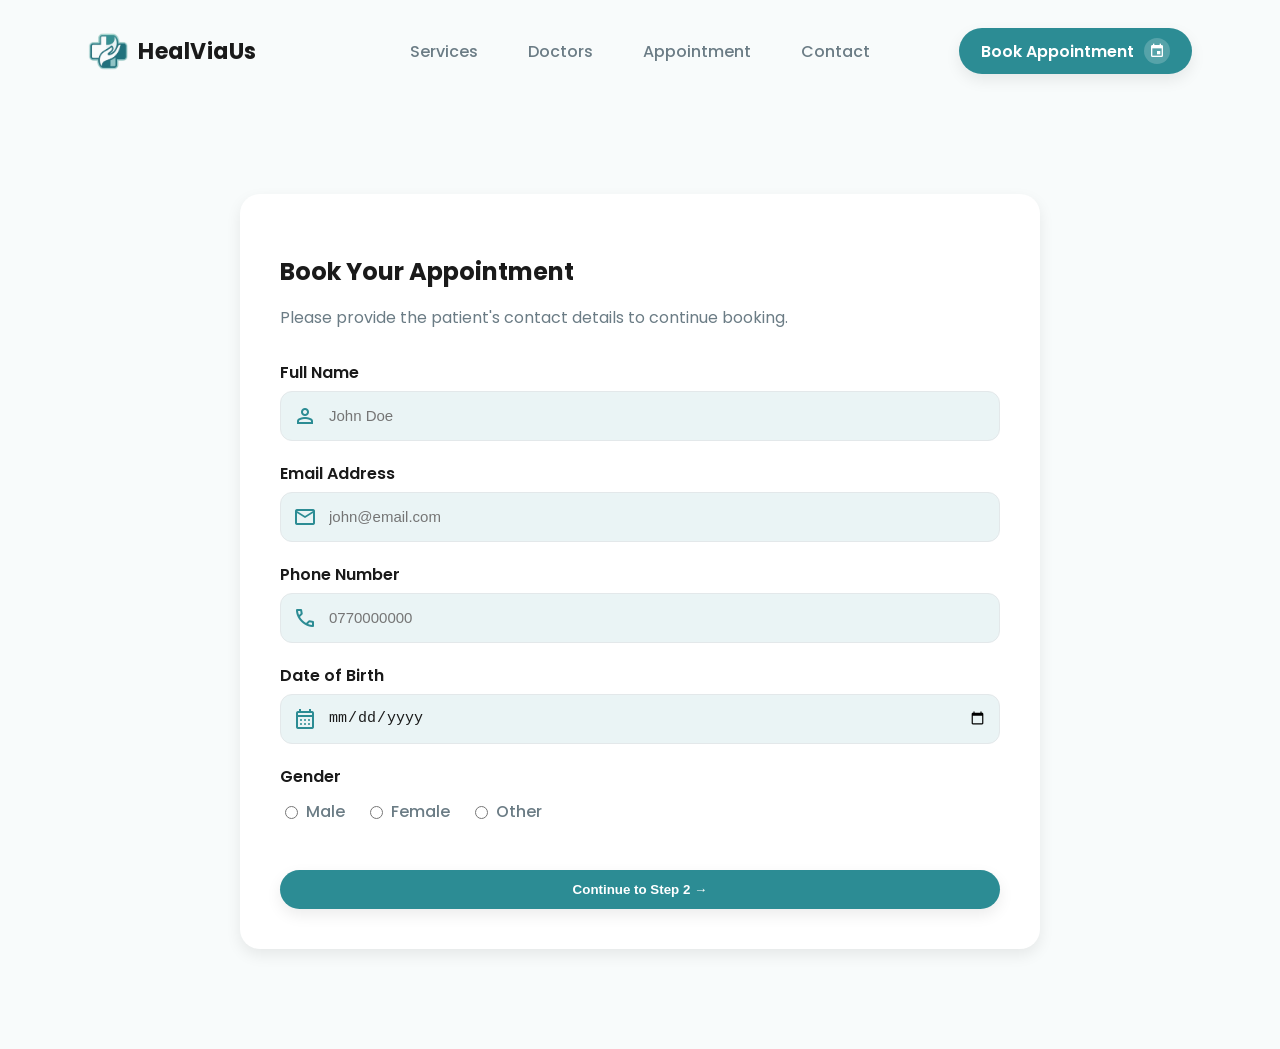
==== html/appointment1.html @ d24217ee "Second  commit after doctorsPage  section" ====
<!DOCTYPE html>
<html lang="en">

<head>
    <meta charset="UTF-8">
    <meta name="viewport" content="width=device-width, initial-scale=1.0">
    <title>Book Appointment | HealViaUs</title>

    <!-- Google Fonts -->
    <link href="https://fonts.googleapis.com/css2?family=Poppins:wght@300;400;500;600;700&display=swap" rel="stylesheet">

    <!-- Google Icons -->
    <link href="https://fonts.googleapis.com/css2?family=Material+Symbols+Outlined" rel="stylesheet">
    <link href="https://fonts.googleapis.com/icon?family=Material+Icons" rel="stylesheet">

    <!-- CSS -->
    <link rel="stylesheet" href="../css/appointment1.css">
</head>

<body>
    <!-- NAVBAR -->
    <header class="navbar">

        <!-- LOGO (HOME LINK) -->
        <a href="index.html" class="logo">
            <img src="../images/logo.png" alt="HealViaUs Logo">
            <span>HealViaUs</span>
        </a>

        <!-- NAV LINKS -->
        <nav class="nav-links">
            <a href="services.html">Services</a>
            <a href="doctors.html">Doctors</a>
            <a href="appointment.html">Appointment</a>
            <a href="contact.html">Contact</a>
        </nav>

        <!-- CTA BUTTON -->
        <div class="nav-btn">
            <a href="appointment.html" class="book-btn">
                Book Appointment
                <span class="material-icons icon-circle">event</span>
            </a>
        </div>

    </header>



<!-- ================= MAIN ================= -->
<main class="booking-container">

    <div class="booking-card">

        <h2>Book Your Appointment</h2>

        <p class="booking-desc">
            Please provide the patient's contact details to continue booking.
        </p>

        <!-- FORM -->
        <form action="appointment2.html" method="get">

            <!-- NAME -->
            <div class="form-group">
                <label for="name">Full Name</label>
                <div class="input-icon">
                    <span class="material-symbols-outlined">person</span>
                    <input type="text" id="name" name="name" placeholder="John Doe" required>
                </div>
            </div>

            <!-- EMAIL -->
            <div class="form-group">
                <label for="email">Email Address</label>
                <div class="input-icon">
                    <span class="material-symbols-outlined">mail</span>
                    <input type="email" id="email" name="email" placeholder="john@email.com" required>
                </div>
            </div>

            <!-- PHONE -->
            <div class="form-group">
                <label for="phone">Phone Number</label>
                <div class="input-icon">
                    <span class="material-symbols-outlined">call</span>
                    <input type="tel" id="phone" name="phone" placeholder="0770000000" required>
                </div>
            </div>

            <!-- DOB -->
            <div class="form-group">
                <label for="dob">Date of Birth</label>
                <div class="input-icon">
                    <span class="material-symbols-outlined">calendar_month</span>
                    <input type="date" id="dob" name="dob">
                </div>
            </div>

            <!-- GENDER -->
            <div class="form-group">
                <label>Gender</label>
                <div class="radio-group">
                    <label><input type="radio" name="gender" value="male"> Male</label>
                    <label><input type="radio" name="gender" value="female"> Female</label>
                    <label><input type="radio" name="gender" value="other"> Other</label>
                </div>
            </div>

            <!-- SUBMIT -->
            <button type="submit" class="btn-primary submit-btn">
                Continue to Step 2 →
            </button>

        </form>

    </div>

</main>

</body>
</html>
---- css/appointment1.css ----
:root {
    /* PRIMARY TEAL GRADIENT */
    --primary-dark: #1f6f78;
    --primary-main: #2c8c94;
    --primary-light: #6fc3c9;

    /* BACKGROUND */
    --bg-white: #ffffff;
    --bg-light: #f8fbfb;
    --bg-card: #eaf4f5;

    /* TEXT */
    --text-dark: #1a1a1a;
    --text-medium: #6b7c85;
    --text-light: #ffffff;

    /* ACCENTS */
    --accent-blue: #3aa6b9;

    /* SHADOW */
    --shadow-soft: 0 6px 15px rgba(0,0,0,0.08);
}

body {
    font-family: 'Poppins', sans-serif;
    background: var(--bg-light);
}
.navbar {
    display: grid;
    grid-template-columns: 1fr auto 1fr;
    align-items: center;
    padding: 20px 80px;
}

/* LOGO */
.logo {
    display: flex;
    align-items: center;
    gap: 10px;
    text-decoration: none;
}

.logo img {
    width: 40px;
    height: 40px;
    object-fit: contain;
}

.logo span {
    font-size: 22px;
    font-weight: 700;
    color: var(--text-dark); /* FIXED for light bg */
    letter-spacing: 0.5px;
}

/* NAV LINKS */
.nav-links {
    display: flex;
    gap: 50px;
    justify-self: center;
}

.nav-links a {
    text-decoration: none;
    color: var(--text-medium); /* FIXED */
    font-weight: 500;
    font-size: 16px;
    transition: all 0.3s ease;
}

/* HOVER */
.nav-links a:hover {
    color: var(--primary-main); /* NICE subtle hover */
}

/* ACTIVE */
.nav-links .active {
    color: var(--primary-main);
    border-bottom: 2px solid var(--primary-main);
    padding-bottom: 5px;
}

/* BUTTON WRAPPER */
.nav-btn {
    justify-self: end;
}

/* BOOK BUTTON (NO GREEN ✅) */
.book-btn {
    display: flex;
    align-items: center;
    gap: 10px;
    background: var(--primary-main); /* THEME COLOR */
    color: var(--text-light);
    border: none;
    padding: 10px 22px;
    border-radius: 30px;
    font-weight: 600;
    cursor: pointer;
    box-shadow: var(--shadow-soft);
    transition: all 0.3s ease;
    text-decoration: none;
}

/* HOVER */
.book-btn:hover {
    transform: translateY(-2px);
    background: var(--primary-dark);
}

/* ICON (NO GREEN ANYMORE ✅) */
.icon-circle {
    background: rgba(255,255,255,0.2);
    color: white;
    padding: 5px;
    border-radius: 50%;
    font-size: 16px;
    display: flex;
    align-items: center;
    justify-content: center;
}


/* CONTAINER */
.booking-container{
    max-width: 800px;
    margin: 80px auto;
    padding: 20px;
}

/* CARD */
.booking-card{
    background: var(--bg-white);
    padding: 40px;
    border-radius: 20px;
    box-shadow: var(--shadow-soft);
}

/* TITLE */
.booking-card h2{
    margin-bottom: 10px;
    color: var(--text-dark);
}

/* DESCRIPTION */
.booking-desc{
    color: var(--text-medium);
    margin-bottom: 30px;
}

/* FORM GROUP */
.form-group{
    margin-bottom: 20px;
}

/* LABEL */
.form-group label{
    display: block;
    margin-bottom: 6px;
    font-weight: 600;
    color: var(--text-dark);
}

/* INPUT WRAPPER */
.input-icon{
    display: flex;
    align-items: center;
    border: 1px solid #e3e8ea;
    border-radius: 12px;
    padding: 12px;
    background: var(--bg-card);
    transition: 0.3s;
}

/* HOVER */
.input-icon:hover{
    border-color: var(--primary-main);
}

/* FOCUS (VERY IMPORTANT FOR UX) */
.input-icon:focus-within{
    border-color: var(--primary-main);
    box-shadow: 0 0 0 2px rgba(44,140,148,0.1);
}

/* ICON */
.input-icon span{
    margin-right: 10px;
    color: var(--primary-main);
}

/* INPUT */
.input-icon input{
    border: none;
    outline: none;
    background: none;
    flex: 1;
    font-size: 15px;
    color: var(--text-dark);
}

/* RADIO GROUP */
.radio-group{
    display: flex;
    gap: 20px;
    margin-top: 10px;
}

/* RADIO LABEL */
.radio-group label{
    font-weight: 500;
    color: var(--text-medium);
    display: flex;
    align-items: center;
    gap: 5px;
}

/* BUTTON */
.btn-primary{
    background: var(--primary-main);
    color: var(--text-light);
    padding: 12px 25px;
    border-radius: 25px;
    border: none;
    cursor: pointer;
    text-decoration: none;
    display: inline-block;
    font-weight: 600;
    box-shadow: var(--shadow-soft);
    transition: 0.3s;
}

/* BUTTON HOVER */
.btn-primary:hover{
    background: var(--primary-dark);
    transform: translateY(-2px);
}

/* FULL WIDTH BUTTON */
.submit-btn{
    width: 100%;
    margin-top: 20px;
}
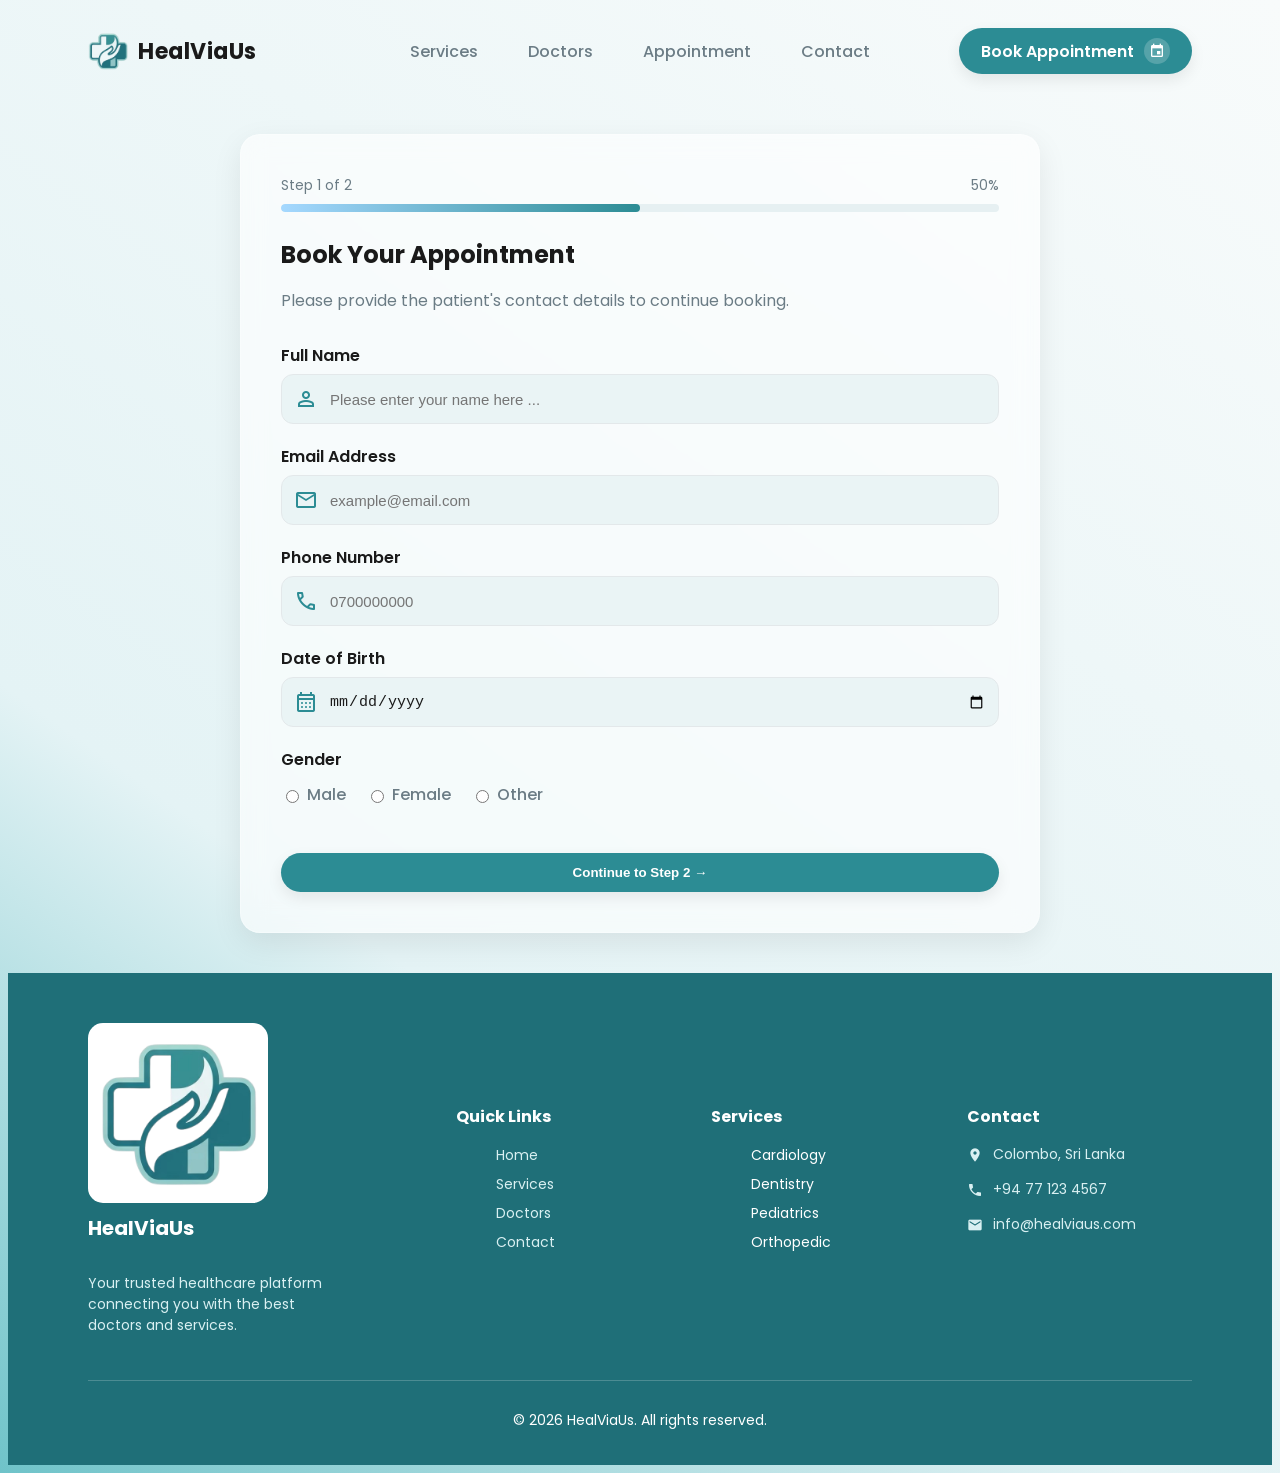
==== commit 2025efc4: "Third commit after reeaching level of CW" ====
--- a/html/appointment1.html
+++ b/html/appointment1.html
@@ -7,7 +7,8 @@
     <title>Book Appointment | HealViaUs</title>
 
     <!-- Google Fonts -->
-    <link href="https://fonts.googleapis.com/css2?family=Poppins:wght@300;400;500;600;700&display=swap" rel="stylesheet">
+    <link href="https://fonts.googleapis.com/css2?family=Poppins:wght@300;400;500;600;700&display=swap"
+        rel="stylesheet">
 
     <!-- Google Icons -->
     <link href="https://fonts.googleapis.com/css2?family=Material+Symbols+Outlined" rel="stylesheet">
@@ -31,13 +32,13 @@
         <nav class="nav-links">
             <a href="services.html">Services</a>
             <a href="doctors.html">Doctors</a>
-            <a href="appointment.html">Appointment</a>
+            <a href="appointment1.html">Appointment</a>
             <a href="contact.html">Contact</a>
         </nav>
 
         <!-- CTA BUTTON -->
         <div class="nav-btn">
-            <a href="appointment.html" class="book-btn">
+            <a href="appointment1.html" class="book-btn">
                 Book Appointment
                 <span class="material-icons icon-circle">event</span>
             </a>
@@ -47,76 +48,150 @@
 
 
 
-<!-- ================= MAIN ================= -->
-<main class="booking-container">
+    <!-- ================= MAIN ================= -->
+    <main class="booking-container">
 
-    <div class="booking-card">
+        <div class="booking-card">
+            <div class="progress-container">
 
-        <h2>Book Your Appointment</h2>
+                <div class="progress-header">
+                    <span>Step 1 of 2</span>
+                    <span>50%</span>
+                </div>
 
-        <p class="booking-desc">
-            Please provide the patient's contact details to continue booking.
-        </p>
+                <div class="progress-bar">
+                    <div class="progress-fill step1"></div>
+                </div>
 
-        <!-- FORM -->
-        <form action="appointment2.html" method="get">
-
-            <!-- NAME -->
-            <div class="form-group">
-                <label for="name">Full Name</label>
-                <div class="input-icon">
-                    <span class="material-symbols-outlined">person</span>
-                    <input type="text" id="name" name="name" placeholder="John Doe" required>
-                </div>
             </div>
 
-            <!-- EMAIL -->
-            <div class="form-group">
-                <label for="email">Email Address</label>
-                <div class="input-icon">
-                    <span class="material-symbols-outlined">mail</span>
-                    <input type="email" id="email" name="email" placeholder="john@email.com" required>
+            <h2>Book Your Appointment</h2>
+
+            <p class="booking-desc">
+                Please provide the patient's contact details to continue booking.
+            </p>
+
+            <!-- FORM -->
+            <form action="appointment2.html" method="get" onsubmit="return validateStep1()" novalidate>
+
+                <!-- NAME -->
+                <div class="form-group">
+                    <label for="name">Full Name</label>
+                    <div class="input-icon">
+                        <span class="material-symbols-outlined">person</span>
+                        <input type="text" id="name" name="name" placeholder="Please enter your name here ..." required>
+                        <small class="error" id="nameError"></small>
+                    </div>
                 </div>
+
+                <!-- EMAIL -->
+                <div class="form-group">
+                    <label for="email">Email Address</label>
+                    <div class="input-icon">
+                        <span class="material-symbols-outlined">mail</span>
+                        <input type="email" id="email" name="email" placeholder="example@email.com" required>
+                        <small class="error" id="emailError"></small>
+                    </div>
+                </div>
+
+                <!-- PHONE -->
+                <div class="form-group">
+                    <label for="phone">Phone Number</label>
+                    <div class="input-icon">
+                        <span class="material-symbols-outlined">call</span>
+                        <input type="tel" id="phone" name="phone" placeholder="0700000000" required>
+                        <small class="error" id="phoneError"></small>
+                    </div>
+                </div>
+
+                <!-- DOB -->
+                <div class="form-group">
+                    <label for="dob">Date of Birth</label>
+                    <div class="input-icon">
+                        <span class="material-symbols-outlined">calendar_month</span>
+                        <input type="date" id="dob" name="dob">
+                        <small class="error" id="dobError"></small>
+                    </div>
+                </div>
+
+                <!-- GENDER -->
+                <div class="form-group">
+                    <label>Gender</label>
+                    <div class="radio-group">
+                        <label><input type="radio" name="gender" value="male"> Male</label>
+                        <label><input type="radio" name="gender" value="female"> Female</label>
+                        <label><input type="radio" name="gender" value="other"> Other</label>
+                        <small class="error" id="genderError"></small>
+                    </div>
+                </div>
+
+                <!-- SUBMIT -->
+                <button type="submit" class="btn-primary submit-btn">
+                    Continue to Step 2 →
+                </button>
+
+            </form>
+
+        </div>
+
+        <script src="../javascript/appointment1.js"></script>
+    </main>
+    <footer class="footer">
+
+        <div class="footer-container">
+
+            <!-- LOGO + ABOUT -->
+            <div class="footer-col footer-brand">
+
+                <div class="footer-logo">
+                    <img src="../images/logo.png" alt="HealViaUs Logo">
+                    <h3>HealViaUs</h3>
+                </div>
+
+                <p>
+                    Your trusted healthcare platform connecting you with the best doctors and services.
+                </p>
+
             </div>
 
-            <!-- PHONE -->
-            <div class="form-group">
-                <label for="phone">Phone Number</label>
-                <div class="input-icon">
-                    <span class="material-symbols-outlined">call</span>
-                    <input type="tel" id="phone" name="phone" placeholder="0770000000" required>
-                </div>
+            <!-- QUICK LINKS -->
+            <div class="footer-col">
+                <h4>Quick Links</h4>
+                <ul>
+                    <li><a href="index.html">Home</a></li>
+                    <li><a href="services.html">Services</a></li>
+                    <li><a href="doctors.html">Doctors</a></li>
+                    <li><a href="contact.html">Contact</a></li>
+                </ul>
             </div>
 
-            <!-- DOB -->
-            <div class="form-group">
-                <label for="dob">Date of Birth</label>
-                <div class="input-icon">
-                    <span class="material-symbols-outlined">calendar_month</span>
-                    <input type="date" id="dob" name="dob">
-                </div>
+            <!-- SERVICES -->
+            <div class="footer-col">
+                <h4>Services</h4>
+                <ul>
+                    <li>Cardiology</li>
+                    <li>Dentistry</li>
+                    <li>Pediatrics</li>
+                    <li>Orthopedic</li>
+                </ul>
             </div>
 
-            <!-- GENDER -->
-            <div class="form-group">
-                <label>Gender</label>
-                <div class="radio-group">
-                    <label><input type="radio" name="gender" value="male"> Male</label>
-                    <label><input type="radio" name="gender" value="female"> Female</label>
-                    <label><input type="radio" name="gender" value="other"> Other</label>
-                </div>
+            <!-- CONTACT -->
+            <div class="footer-col">
+                <h4>Contact</h4>
+                <p><span class="material-icons">location_on</span> Colombo, Sri Lanka</p>
+                <p><span class="material-icons">call</span> +94 77 123 4567</p>
+                <p><span class="material-icons">email</span> info@healviaus.com</p>
             </div>
 
-            <!-- SUBMIT -->
-            <button type="submit" class="btn-primary submit-btn">
-                Continue to Step 2 →
-            </button>
+        </div>
 
-        </form>
+        <!-- BOTTOM -->
+        <div class="footer-bottom">
+            <p>© 2026 HealViaUs. All rights reserved.</p>
+        </div>
 
-    </div>
+    </footer>
+</body>
 
-</main>
-
-</body>
 </html>
--- a/css/appointment1.css
+++ b/css/appointment1.css
@@ -18,13 +18,20 @@
     --accent-blue: #3aa6b9;
 
     /* SHADOW */
-    --shadow-soft: 0 6px 15px rgba(0,0,0,0.08);
+    --shadow-soft: 0 6px 15px rgba(0, 0, 0, 0.08);
 }
 
 body {
     font-family: 'Poppins', sans-serif;
-    background: var(--bg-light);
-}
+    background: linear-gradient(215deg,
+            #f8fbfb,
+            #eef7f8,
+            #e4f3f5,
+            var(--primary-light)
+            /* subtle blend */
+        );
+}
+
 .navbar {
     display: grid;
     grid-template-columns: 1fr auto 1fr;
@@ -49,7 +56,8 @@
 .logo span {
     font-size: 22px;
     font-weight: 700;
-    color: var(--text-dark); /* FIXED for light bg */
+    color: var(--text-dark);
+    /* FIXED for light bg */
     letter-spacing: 0.5px;
 }
 
@@ -62,7 +70,8 @@
 
 .nav-links a {
     text-decoration: none;
-    color: var(--text-medium); /* FIXED */
+    color: var(--text-medium);
+    /* FIXED */
     font-weight: 500;
     font-size: 16px;
     transition: all 0.3s ease;
@@ -70,7 +79,8 @@
 
 /* HOVER */
 .nav-links a:hover {
-    color: var(--primary-main); /* NICE subtle hover */
+    color: var(--primary-main);
+    /* NICE subtle hover */
 }
 
 /* ACTIVE */
@@ -90,7 +100,8 @@
     display: flex;
     align-items: center;
     gap: 10px;
-    background: var(--primary-main); /* THEME COLOR */
+    background: var(--primary-main);
+    /* THEME COLOR */
     color: var(--text-light);
     border: none;
     padding: 10px 22px;
@@ -110,7 +121,7 @@
 
 /* ICON (NO GREEN ANYMORE ✅) */
 .icon-circle {
-    background: rgba(255,255,255,0.2);
+    background: rgba(255, 255, 255, 0.2);
     color: white;
     padding: 5px;
     border-radius: 50%;
@@ -120,41 +131,85 @@
     justify-content: center;
 }
 
-
 /* CONTAINER */
-.booking-container{
+.progress-container {
+    margin-bottom: 25px;
+}
+
+/* HEADER TEXT */
+.progress-header {
+    display: flex;
+    justify-content: space-between;
+    font-size: 14px;
+    color: var(--text-medium);
+    margin-bottom: 8px;
+}
+
+/* BAR BACKGROUND */
+.progress-bar {
+    width: 100%;
+    height: 8px;
+    background: #e6f0f2;
+    border-radius: 10px;
+    overflow: hidden;
+}
+
+/* PROGRESS FILL */
+.progress-fill {
+    height: 100%;
+    border-radius: 10px;
+    transition: width 0.4s ease;
+}
+
+/* STEP 1 */
+.progress-fill.step1 {
+    width: 50%;
+    background: linear-gradient(to right, #a5d8ff, var(--primary-main));
+}
+
+
+
+/* CONTAINER */
+.booking-container {
     max-width: 800px;
-    margin: 80px auto;
+    margin: 20px auto;
     padding: 20px;
 }
 
 /* CARD */
-.booking-card{
+.booking-card {
     background: var(--bg-white);
     padding: 40px;
     border-radius: 20px;
     box-shadow: var(--shadow-soft);
+    background: rgba(255, 255, 255, 0.6);
+    backdrop-filter: blur(12px);
+    -webkit-backdrop-filter: blur(12px);
+
+    border-radius: 20px;
+    box-shadow: 0 10px 30px rgba(0, 0, 0, 0.08);
+    border: 1px solid rgba(255, 255, 255, 0.3);
 }
 
 /* TITLE */
-.booking-card h2{
+.booking-card h2 {
     margin-bottom: 10px;
     color: var(--text-dark);
 }
 
 /* DESCRIPTION */
-.booking-desc{
+.booking-desc {
     color: var(--text-medium);
     margin-bottom: 30px;
 }
 
 /* FORM GROUP */
-.form-group{
+.form-group {
     margin-bottom: 20px;
 }
 
 /* LABEL */
-.form-group label{
+.form-group label {
     display: block;
     margin-bottom: 6px;
     font-weight: 600;
@@ -162,7 +217,7 @@
 }
 
 /* INPUT WRAPPER */
-.input-icon{
+.input-icon {
     display: flex;
     align-items: center;
     border: 1px solid #e3e8ea;
@@ -173,24 +228,24 @@
 }
 
 /* HOVER */
-.input-icon:hover{
+.input-icon:hover {
     border-color: var(--primary-main);
 }
 
 /* FOCUS (VERY IMPORTANT FOR UX) */
-.input-icon:focus-within{
+.input-icon:focus-within {
     border-color: var(--primary-main);
-    box-shadow: 0 0 0 2px rgba(44,140,148,0.1);
+    box-shadow: 0 0 0 2px rgba(44, 140, 148, 0.1);
 }
 
 /* ICON */
-.input-icon span{
+.input-icon span {
     margin-right: 10px;
     color: var(--primary-main);
 }
 
 /* INPUT */
-.input-icon input{
+.input-icon input {
     border: none;
     outline: none;
     background: none;
@@ -200,14 +255,14 @@
 }
 
 /* RADIO GROUP */
-.radio-group{
+.radio-group {
     display: flex;
     gap: 20px;
     margin-top: 10px;
 }
 
 /* RADIO LABEL */
-.radio-group label{
+.radio-group label {
     font-weight: 500;
     color: var(--text-medium);
     display: flex;
@@ -216,7 +271,7 @@
 }
 
 /* BUTTON */
-.btn-primary{
+.btn-primary {
     background: var(--primary-main);
     color: var(--text-light);
     padding: 12px 25px;
@@ -231,13 +286,115 @@
 }
 
 /* BUTTON HOVER */
-.btn-primary:hover{
+.btn-primary:hover {
     background: var(--primary-dark);
     transform: translateY(-2px);
 }
 
 /* FULL WIDTH BUTTON */
-.submit-btn{
+.submit-btn {
     width: 100%;
     margin-top: 20px;
+}
+
+.error {
+    color: red;
+    font-size: 13px;
+    margin-top: 5px;
+    display: block;
+}
+
+/* FOOTER */
+.footer {
+    background: var(--primary-dark);
+    color: var(--text-light);
+    padding: 50px 80px 20px;
+}
+
+/* BRAND COLUMN */
+.footer-brand {
+    max-width: 260px;
+}
+
+/* LOGO IN FOOTER */
+.footer-logo {
+    display: flex;
+    flex-direction: column;
+    align-items: flex-start;
+    gap: 10px;
+    margin-bottom: 15px;
+}
+
+/* IMAGE */
+.footer-logo img {
+    width: 160px;
+    height: 160px;
+    object-fit: contain;
+    background: white;       /* 👈 makes it pop */
+    padding: 10px;
+    border-radius: 15px;
+}
+
+/* TEXT */
+.footer-logo h3 {
+    margin: 0;
+    font-size: 20px;
+    color: var(--text-light);
+}
+
+/* CONTAINER */
+.footer-container {
+    display: grid;
+    grid-template-columns: 1.5fr 1fr 1fr 1fr;
+    gap: 30px;
+}
+
+/* COLUMN */
+.footer-col h3,
+.footer-col h4 {
+    margin-bottom: 15px;
+}
+
+.footer-col p {
+    font-size: 14px;
+    color: #d9f0f2;
+}
+
+/* LINKS */
+.footer-col ul {
+    list-style: none;
+}
+
+.footer-col ul li {
+    margin-bottom: 8px;
+    font-size: 14px;
+}
+
+.footer-col ul li a {
+    text-decoration: none;
+    color: #d9f0f2;
+    transition: 0.3s;
+}
+
+.footer-col ul li a:hover {
+    color: white;
+}
+
+/* ICONS */
+.footer-col .material-icons {
+    font-size: 16px;
+    vertical-align: middle;
+    margin-right: 6px;
+}
+
+/* BOTTOM */
+.footer-bottom {
+    margin-top: 30px;
+    text-align: center;
+    border-top: 1px solid rgba(255,255,255,0.2);
+    padding-top: 15px;
+    font-size: 14px;
+}
+.footer-col:not(.footer-brand) {
+    margin-top: 60px; /* 👈 adjust (20–50px as you like) */
 }
